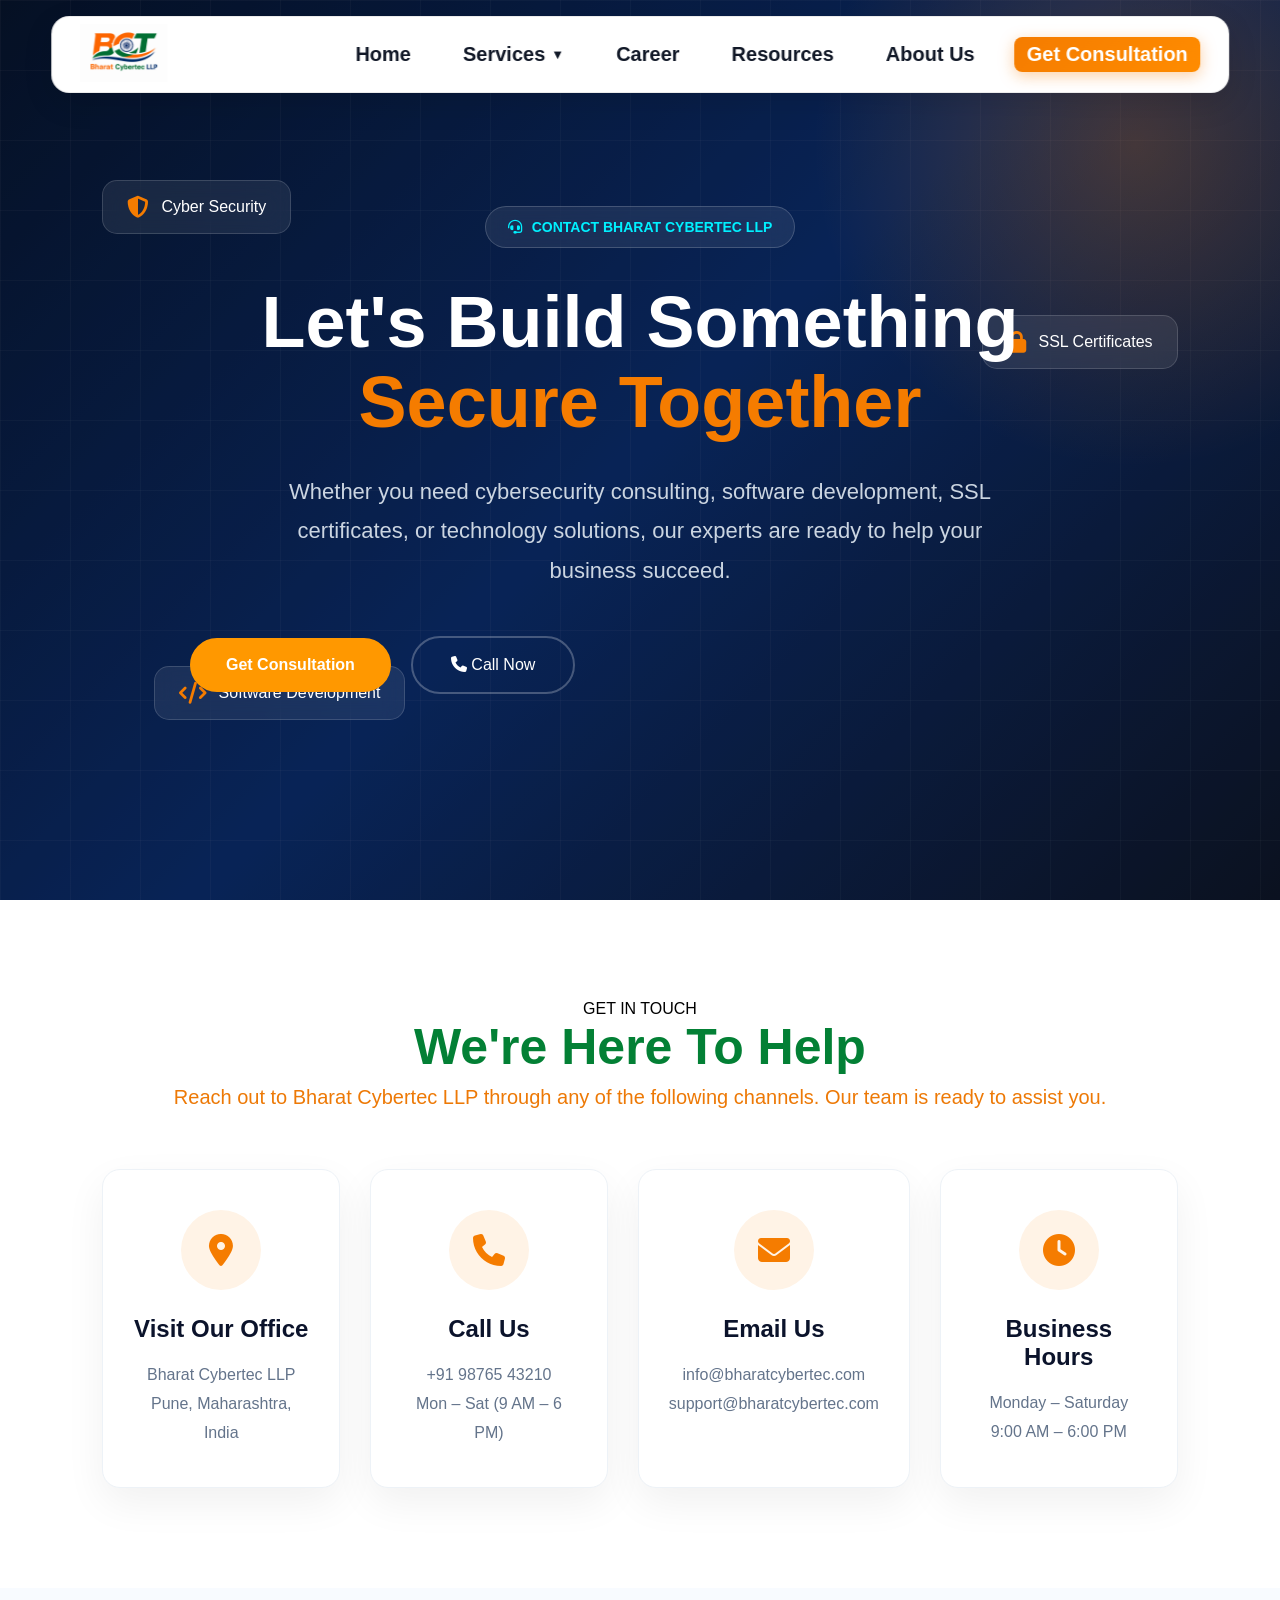
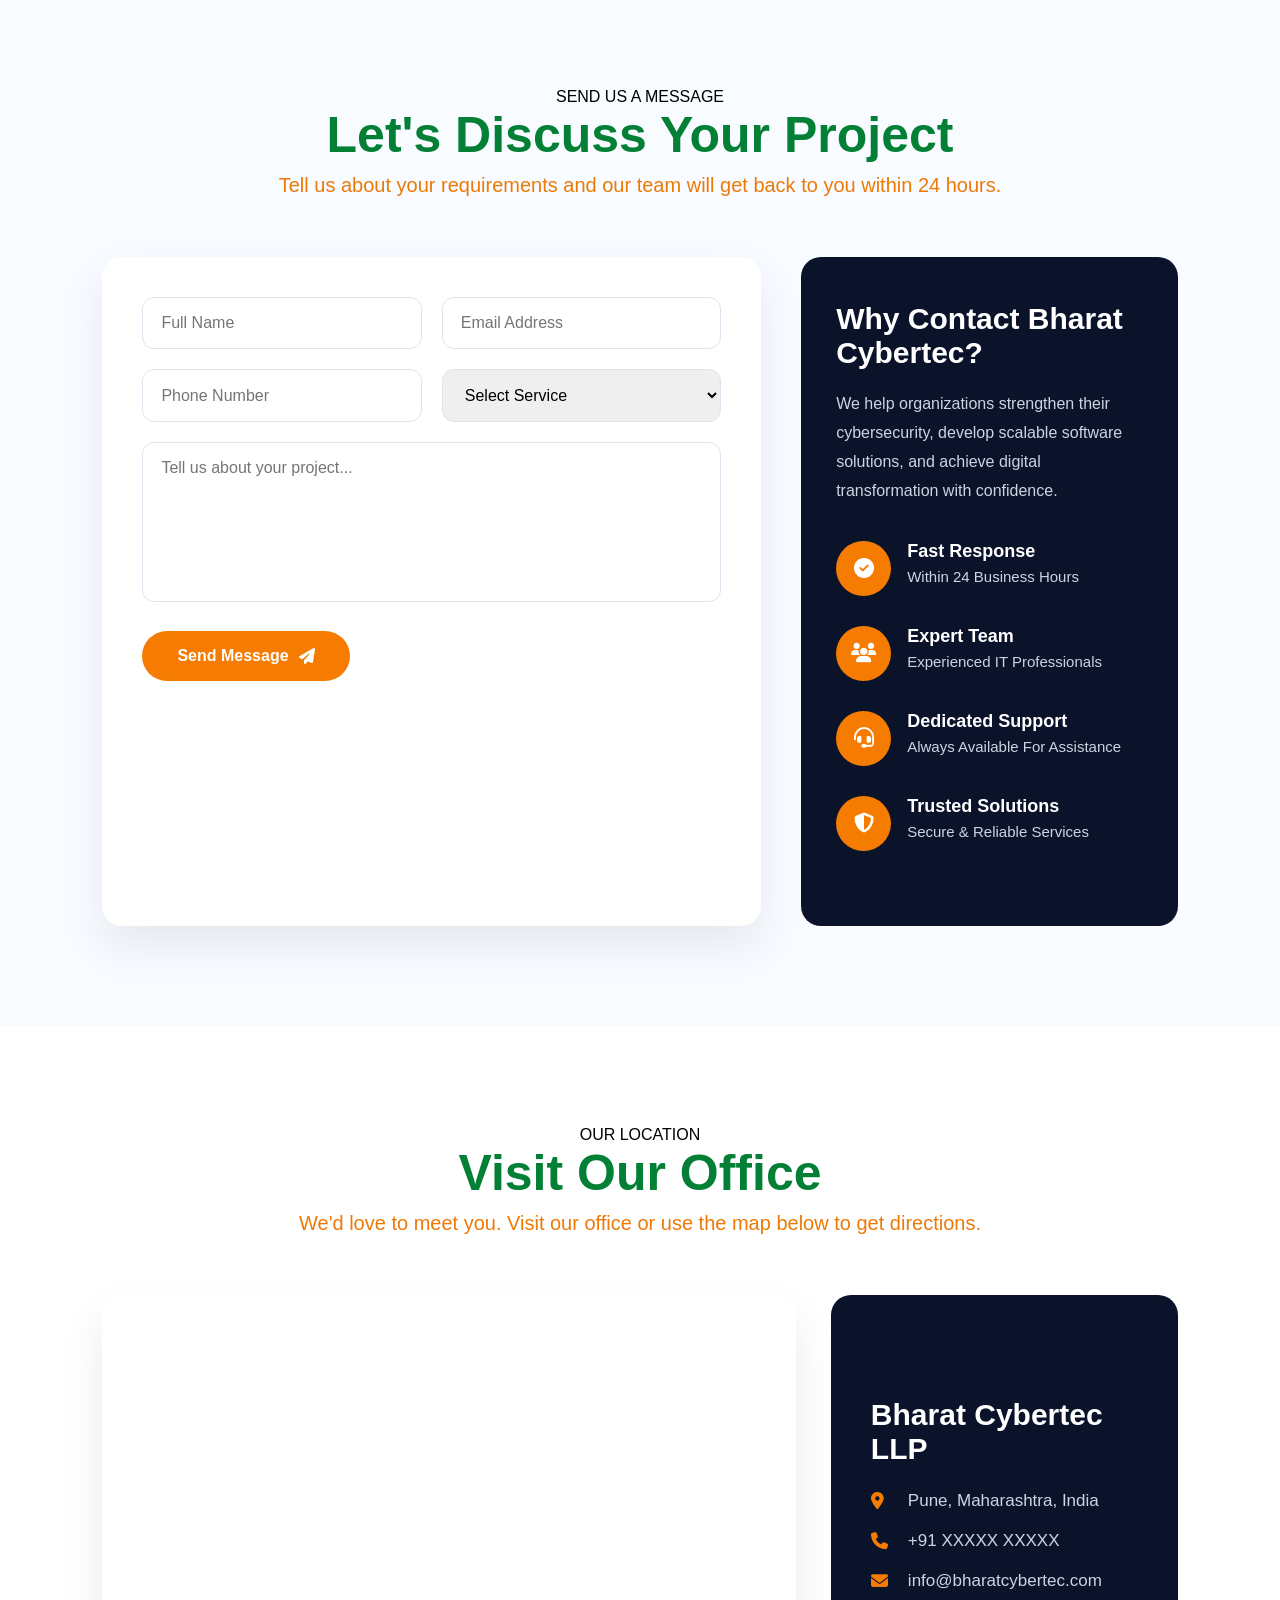
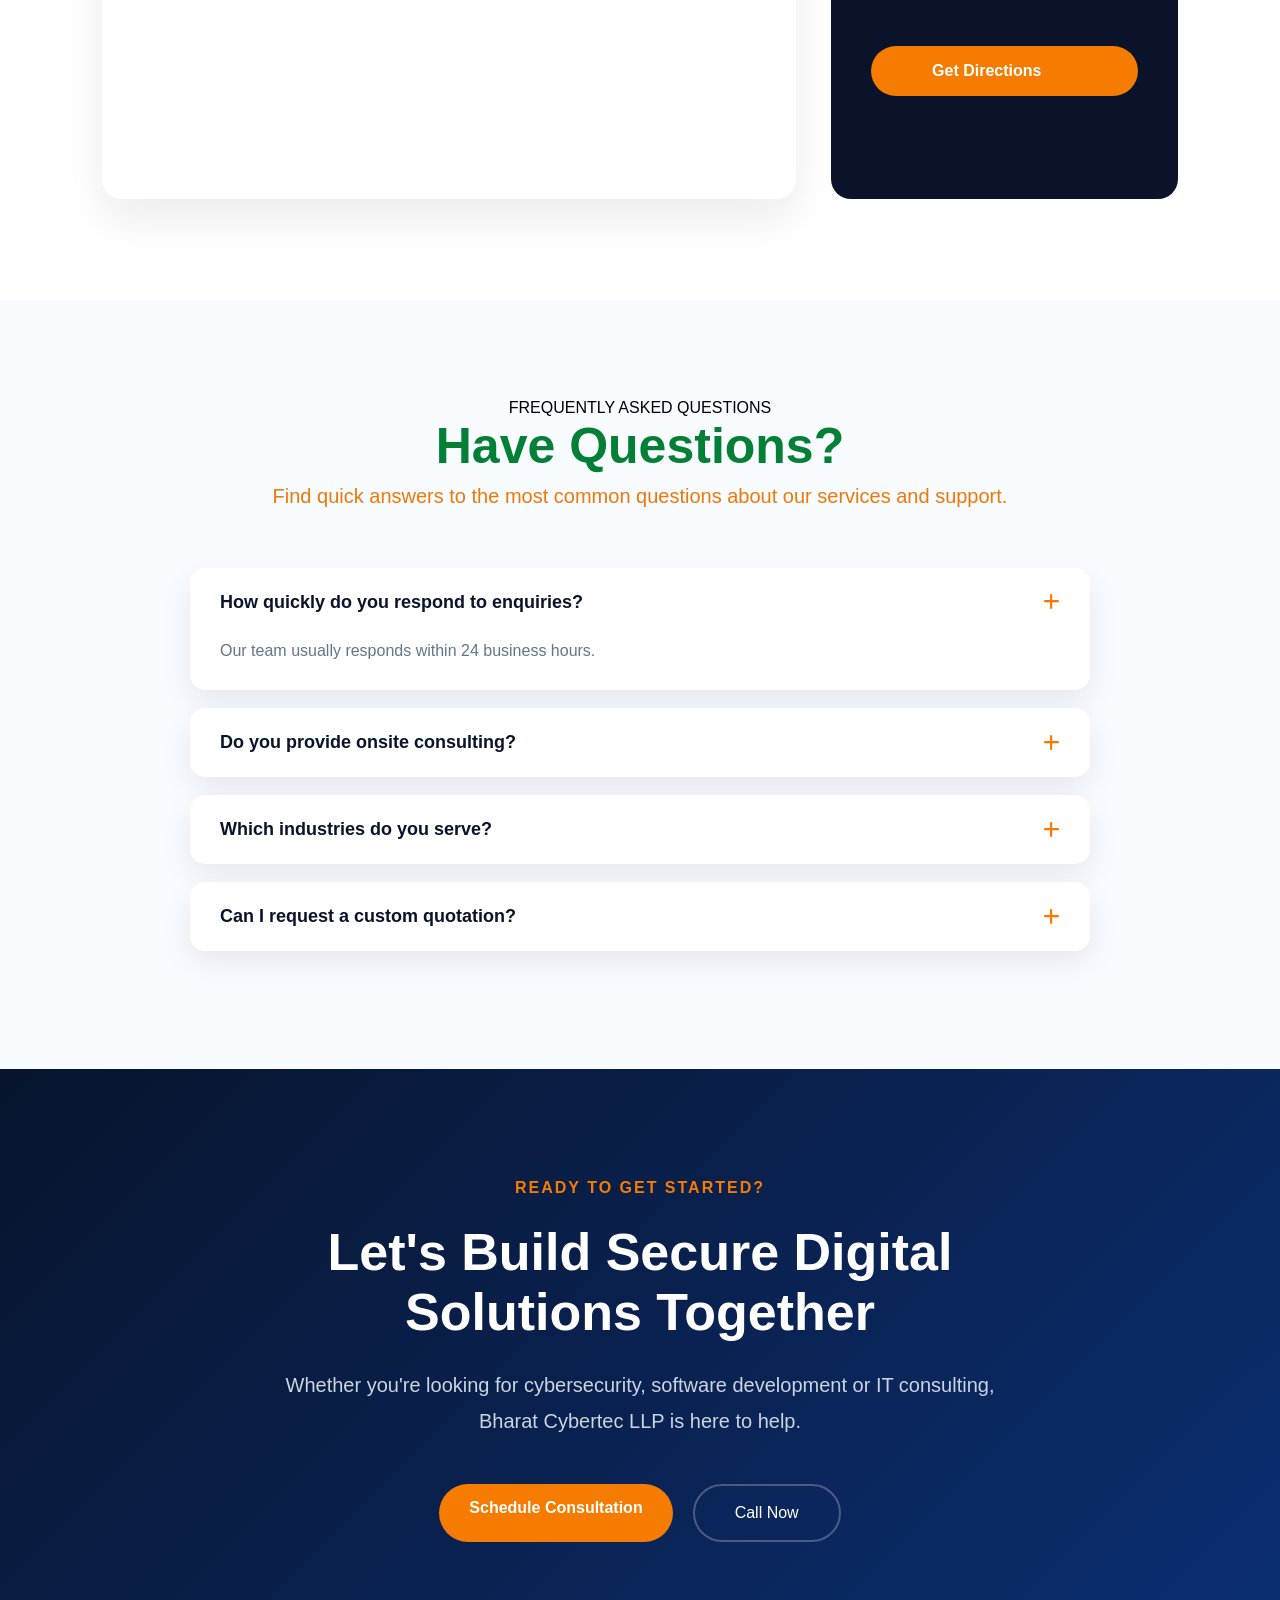
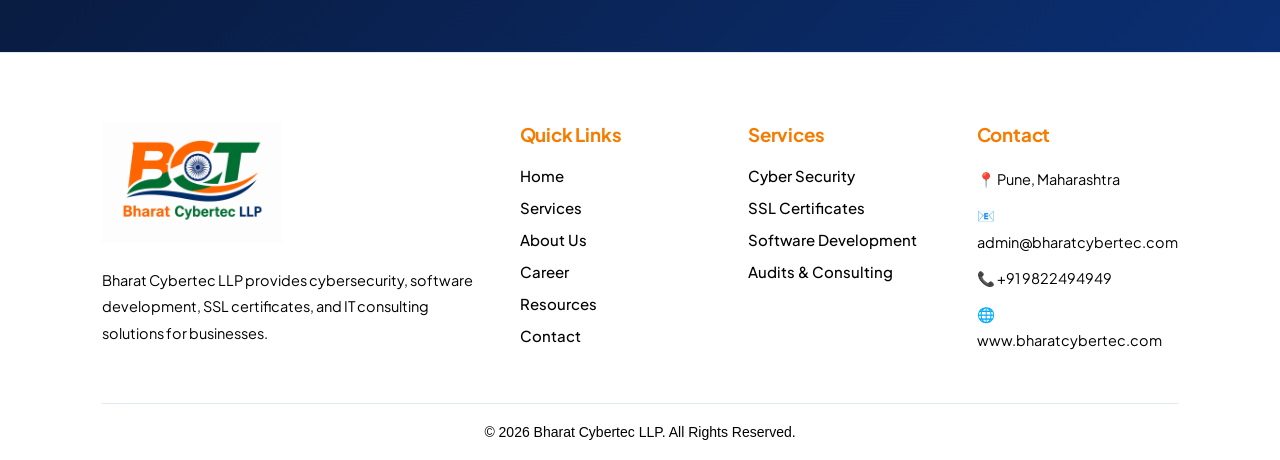
==== contact.html @ 2174c1a1 "initial commit" ====
<!DOCTYPE html>
<html lang="en">
<head>
    <meta charset="UTF-8">
    <meta name="viewport" content="width=device-width, initial-scale=1.0">
    <title>Document</title>
    <link rel="stylesheet" href="../assets/css/contactus.css">
    <link rel="stylesheet" href="../assets/css/style.css">
        <link rel="stylesheet" href="https://cdnjs.cloudflare.com/ajax/libs/font-awesome/6.5.1/css/all.min.css">

</head>
<body>
     <nav class="navbar">

        <div class="container">

            <a href="#" class="logo">
                <img src="../assets/image/logo3.png" alt="Logo">
            </a>

            <div class="menu-toggle" id="menuToggle">
                ☰
            </div>

            <ul class="nav-menu" id="navMenu">

               <li><a href="home.html">Home</a></li>

<li class="dropdown">

<a href="#">
    Services
    <span class="arrow">▼</span>
</a>

<ul class="dropdown-menu">

<li>
<a href="cyber-security.html">
Cyber Security
</a>
</li>

<li>
<a href="ssl-certificates.html">
SSL Certificates
</a>
</li>


<li>
<a href="audits-consulting.html">
Audits & Consulting
</a>
</li>


<li>
<a href="software-development.html">
Software Development
</a>
</li>



</ul>

</li>

<li><a href="career.html">Career</a></li>

<li><a href="resources.html">Resources</a></li>

<li><a href="about.html">About Us</a></li>

<li>
    <a href="contact.html" class="consultation-btn">
        Get Consultation
    </a>
</li>

            </ul>

        </div>

    </nav>

    <script src="../assets/js/togglebtn.js"></script>



    <!-- ================= Contact Hero ================= -->

<!--==============================
CONTACT HERO
===============================-->

<section class="contact-hero">

    <div class="hero-overlay"></div>

    <div class="contact-content">

        <span class="hero-tag">
            <i class="fa-solid fa-headset"></i>
            CONTACT BHARAT CYBERTEC LLP
        </span>

        <h1>
            Let's Build Something
            <span>Secure Together</span>
        </h1>

        <p>
            Whether you need cybersecurity consulting, software development,
            SSL certificates, or technology solutions, our experts are ready
            to help your business succeed.
        </p>

        <div class="hero-buttons">

            <a href="#contact-form" class="btn-primary">
                Get Consultation
            </a>

            <a href="tel:+919999999999" class="btn-secondary">

                <i class="fa-solid fa-phone"></i>

                Call Now

            </a>

        </div>

    </div>

    <!-- Floating Cards -->

    <div class="floating-card card1">

        <i class="fa-solid fa-shield-halved"></i>

        Cyber Security

    </div>

    <div class="floating-card card2">

        <i class="fa-solid fa-code"></i>

        Software Development

    </div>

    <div class="floating-card card3">

        <i class="fa-solid fa-lock"></i>

        SSL Certificates

    </div>

</section>
<!--==============================
CONTACT INFORMATION
===============================-->

<section class="contact-info">

    <div class="section-title">

        <span>GET IN TOUCH</span>

        <h2>We're Here To Help</h2>

        <p>
            Reach out to Bharat Cybertec LLP through any of the following
            channels. Our team is ready to assist you.
        </p>

    </div>

    <div class="contact-grid">

        <!-- Address -->

        <div class="contact-card">

            <div class="contact-icon">

                <i class="fa-solid fa-location-dot"></i>

            </div>

            <h3>Visit Our Office</h3>

            <p>
                Bharat Cybertec LLP<br>
                Pune, Maharashtra, India
            </p>

        </div>

        <!-- Phone -->

        <div class="contact-card">

            <div class="contact-icon">

                <i class="fa-solid fa-phone"></i>

            </div>

            <h3>Call Us</h3>

            <p>

                +91 98765 43210<br>

                Mon – Sat (9 AM – 6 PM)

            </p>

        </div>

        <!-- Email -->

        <div class="contact-card">

            <div class="contact-icon">

                <i class="fa-solid fa-envelope"></i>

            </div>

            <h3>Email Us</h3>

            <p>

                info@bharatcybertec.com

                <br>

                support@bharatcybertec.com

            </p>

        </div>

        <!-- Hours -->

        <div class="contact-card">

            <div class="contact-icon">

                <i class="fa-solid fa-clock"></i>

            </div>

            <h3>Business Hours</h3>

            <p>

                Monday – Saturday

                <br>

                9:00 AM – 6:00 PM

            </p>

        </div>

    </div>

</section>
<!--==================================
CONTACT FORM
===================================-->

<section class="contact-form-section" id="contact-form">

    <div class="section-title">

        <span>SEND US A MESSAGE</span>

        <h2>Let's Discuss Your Project</h2>

        <p>
            Tell us about your requirements and our team will get back to you
            within 24 hours.
        </p>

    </div>

    <div class="contact-wrapper">

        <!-- Left Side -->

        <div class="contact-form-box">

            <form>

                <div class="form-row">

                    <input type="text" placeholder="Full Name" required>

                    <input type="email" placeholder="Email Address" required>

                </div>

                <div class="form-row">

                    <input type="tel" placeholder="Phone Number">

                    <select required>

                        <option>Select Service</option>

                        <option>Cyber Security</option>

                        <option>Software Development</option>

                        <option>SSL Certificates</option>

                        <option>Audits & Consulting</option>

                        <option>Other</option>

                    </select>

                </div>

                <textarea rows="7"
                    placeholder="Tell us about your project..."
                    required></textarea>

                <button type="submit" class="send-btn">

                    Send Message

                    <i class="fa-solid fa-paper-plane"></i>

                </button>

            </form>

        </div>

        <!-- Right Side -->

        <div class="company-info">

            <h3>Why Contact Bharat Cybertec?</h3>

            <p>

                We help organizations strengthen their cybersecurity,
                develop scalable software solutions, and achieve
                digital transformation with confidence.

            </p>

            <div class="info-item">

                <i class="fa-solid fa-circle-check"></i>

                <div>

                    <h4>Fast Response</h4>

                    <p>Within 24 Business Hours</p>

                </div>

            </div>

            <div class="info-item">

                <i class="fa-solid fa-users"></i>

                <div>

                    <h4>Expert Team</h4>

                    <p>Experienced IT Professionals</p>

                </div>

            </div>

            <div class="info-item">

                <i class="fa-solid fa-headset"></i>

                <div>

                    <h4>Dedicated Support</h4>

                    <p>Always Available For Assistance</p>

                </div>

            </div>

            <div class="info-item">

                <i class="fa-solid fa-shield-halved"></i>

                <div>

                    <h4>Trusted Solutions</h4>

                    <p>Secure & Reliable Services</p>

                </div>

            </div>

        </div>

    </div>

</section>

<!--==================================
GOOGLE MAP
===================================-->

<section class="map-section">

    <div class="section-title">

        <span>OUR LOCATION</span>

        <h2>Visit Our Office</h2>

        <p>
            We'd love to meet you. Visit our office or use the map below
            to get directions.
        </p>

    </div>

    <div class="map-wrapper">

        <div class="map-box">

            <!-- Replace with your Google Maps iframe -->

            <iframe
                src="https://www.google.com/maps/embed?pb=YOUR_MAP_LINK"
                allowfullscreen=""
                loading="lazy">
            </iframe>

        </div>

        <div class="map-info">

            <h3>Bharat Cybertec LLP</h3>

            <p>

                <i class="fa-solid fa-location-dot"></i>

                Pune, Maharashtra, India

            </p>

            <p>

                <i class="fa-solid fa-phone"></i>

                +91 XXXXX XXXXX

            </p>

            <p>

                <i class="fa-solid fa-envelope"></i>

                info@bharatcybertec.com

            </p>

            <a href="#" class="direction-btn">

                Get Directions

                <i class="fa-solid fa-arrow-up-right-from-square"></i>

            </a>

        </div>

    </div>

</section>
<!--==================================
CONTACT FAQ
===================================-->

<section class="contact-faq">

    <div class="section-title">

        <span>FREQUENTLY ASKED QUESTIONS</span>

        <h2>Have Questions?</h2>

        <p>
            Find quick answers to the most common questions about our
            services and support.
        </p>

    </div>

    <div class="faq-container">

        <div class="faq-item active">

            <button class="faq-question">

                How quickly do you respond to enquiries?

                <i class="fa-solid fa-plus"></i>

            </button>

            <div class="faq-answer">

                <p>
                    Our team usually responds within 24 business hours.
                </p>

            </div>

        </div>

        <div class="faq-item">

            <button class="faq-question">

                Do you provide onsite consulting?

                <i class="fa-solid fa-plus"></i>

            </button>

            <div class="faq-answer">

                <p>
                    Yes. We provide both onsite and remote consulting
                    depending on project requirements.
                </p>

            </div>

        </div>

        <div class="faq-item">

            <button class="faq-question">

                Which industries do you serve?

                <i class="fa-solid fa-plus"></i>

            </button>

            <div class="faq-answer">

                <p>
                    We work with Healthcare, Finance, Manufacturing,
                    Retail, Education, Government and many more.
                </p>

            </div>

        </div>

        <div class="faq-item">

            <button class="faq-question">

                Can I request a custom quotation?

                <i class="fa-solid fa-plus"></i>

            </button>

            <div class="faq-answer">

                <p>
                    Absolutely. Contact us with your requirements and
                    we'll prepare a tailored proposal.
                </p>

            </div>

        </div>

    </div>

</section>

<script src="../assets/js/faq.js"></script>
<!--==================================
FINAL CTA
===================================-->

<section class="contact-cta">

    <div class="cta-content">

        <span>READY TO GET STARTED?</span>

        <h2>

            Let's Build Secure Digital
            Solutions Together

        </h2>

        <p>

            Whether you're looking for cybersecurity,
            software development or IT consulting,
            Bharat Cybertec LLP is here to help.

        </p>

        <div class="cta-buttons">

            <a href="#contact-form" class="cta-btn">

                Schedule Consultation

            </a>

            <a href="tel:+919999999999" class="cta-outline">

                Call Now

            </a>

        </div>

    </div>

</section>
<!-- Footer Section -->

<footer class="footer">

    <div class="footer-container">

        <!-- Company -->
        <div class="footer-box">
            <img src="../assets/image/logo3.png" alt="Logo" class="footer-logo">

            <p>
                Bharat Cybertec LLP provides cybersecurity,
                software development, SSL certificates,
                and IT consulting solutions for businesses.
            </p>
        </div>

        <!-- Quick Links -->
        <div class="footer-box">

            <h3>Quick Links</h3>

           <ul>
    <li><a href="home.html">Home</a></li>
    <li><a href="services.html">Services</a></li>
    <li><a href="about.html">About Us</a></li>
    <li><a href="career.html">Career</a></li>
    <li><a href="resources.html">Resources</a></li>
    <li><a href="contact.html">Contact</a></li>
</ul>

        </div>

        <!-- Services -->
        <div class="footer-box">

            <h3>Services</h3>

            <ul>
                <li><a href="#">Cyber Security</a></li>
                <li><a href="#">SSL Certificates</a></li>
                <li><a href="#">Software Development</a></li>
                <li><a href="#">Audits & Consulting</a></li>
            </ul>

        </div>

        <!-- Contact -->
        <div class="footer-box">

            <h3>Contact</h3>

            <p>📍 Pune, Maharashtra</p>
            <p>📧 admin@bharatcybertec.com</p>
            <p>📞 +91 9822494949</p>
            <p>🌐 www.bharatcybertec.com</p>

        </div>

    </div>

    <hr>

    <div class="footer-bottom">

        <p>
            © 2026 Bharat Cybertec LLP. All Rights Reserved.
        </p>

    </div>

</footer>

</body>
</html>
---- assets/css/contactus.css ----
/*=================================================
CONTACT HERO
=================================================*/

.contact-hero{

    position:relative;

    min-height:100vh;

    display:flex;

    justify-content:center;

    align-items:center;

    overflow:hidden;

    padding:120px 8%;

    background:
    linear-gradient(135deg,#07152F,#0B2F73,#0F172A);

}

/* Background Grid */

.contact-hero::before{

    content:"";

    position:absolute;

    inset:0;

    background-image:

    linear-gradient(rgba(255,255,255,.04) 1px,transparent 1px),

    linear-gradient(90deg,rgba(255,255,255,.04) 1px,transparent 1px);

    background-size:70px 70px;

    animation:gridMove 18s linear infinite;

}

@keyframes gridMove{

    from{

        transform:translateY(0);

    }

    to{

        transform:translateY(70px);

    }

}

/* Glow */

.contact-hero::after{

    content:"";

    position:absolute;

    width:650px;

    height:650px;

    right:-180px;

    top:-180px;

    background:radial-gradient(circle,
    rgba(245,124,0,.25),
    transparent 70%);

}

.hero-overlay{

    position:absolute;

    inset:0;

    background:rgba(0,0,0,.25);

}

.contact-content{

    position:relative;

    z-index:10;

    max-width:900px;

    text-align:center;

}

.hero-tag{

    display:inline-flex;

    align-items:center;

    gap:10px;

    padding:12px 22px;

    border-radius:40px;

    background:rgba(255,255,255,.08);

    border:1px solid rgba(255,255,255,.18);

    backdrop-filter:blur(10px);

    color:#00F0FF;

    font-size:14px;

    font-weight:700;

    margin-bottom:35px;

}

.contact-content h1{

    font-size:72px;

    color:#fff;

    font-weight:800;

    line-height:1.1;

    margin-bottom:30px;

}

.contact-content h1 span{

    color:#F57C00;

}

.contact-content p{

    max-width:760px;

    margin:auto;

    color:#CBD5E1;

    font-size:22px;

    line-height:1.8;

}

.hero-buttons{

    margin-top:45px;

    display:flex;

    justify-content:center;

    gap:20px;

    flex-wrap:wrap;

}

.btn-primary{

    background:#F57C00;

    color:#fff;

    padding:18px 38px;

    border-radius:50px;

    text-decoration:none;

    font-weight:600;

    transition:.35s;

}

.btn-primary:hover{

    transform:translateY(-6px);

}

.btn-secondary{

    border:2px solid rgba(255,255,255,.25);

    color:#fff;

    padding:18px 38px;

    border-radius:50px;

    text-decoration:none;

    transition:.35s;

}

.btn-secondary:hover{

    background:#fff;

    color:#0B132B;

}

/* Floating Cards */

.floating-card{

    position:absolute;

    background:rgba(255,255,255,.08);

    backdrop-filter:blur(12px);

    border:1px solid rgba(255,255,255,.15);

    color:#fff;

    padding:15px 24px;

    border-radius:15px;

    display:flex;

    align-items:center;

    gap:12px;

    animation:float 5s ease-in-out infinite;

    z-index:5;

}

.floating-card i{

    color:#F57C00;

    font-size:22px;

}

.card1{

    top:20%;

    left:8%;

}

.card2{

    bottom:20%;

    left:12%;

    animation-delay:1.5s;

}

.card3{

    right:8%;

    top:35%;

    animation-delay:3s;

}

@keyframes float{

    0%,100%{

        transform:translateY(0);

    }

    50%{

        transform:translateY(-15px);

    }

}

/* Responsive */

@media(max-width:992px){

.contact-content h1{

    font-size:52px;

}

.contact-content p{

    font-size:18px;

}

.floating-card{

    display:none;

}

}

@media(max-width:768px){

.contact-content h1{

    font-size:40px;

}

.hero-buttons{

    flex-direction:column;

}

.hero-buttons a{

    width:100%;

    text-align:center;

}

}
/*====================================
CONTACT INFO
====================================*/

.contact-info{

    padding:100px 8%;

    background:#ffffff;

}

.contact-grid{

    display:grid;

    grid-template-columns:repeat(4,1fr);

    gap:30px;

    margin-top:60px;

}

.contact-card{

    background:#ffffff;

    border-radius:18px;

    padding:40px 30px;

    text-align:center;

    border:1px solid #edf2f7;

    transition:.4s;

    box-shadow:0 15px 40px rgba(0,0,0,.06);

}

.contact-card:hover{

    transform:translateY(-10px);

    border-color:#F57C00;

    box-shadow:0 25px 50px rgba(245,124,0,.15);

}

.contact-icon{

    width:80px;

    height:80px;

    margin:auto;

    margin-bottom:25px;

    border-radius:50%;

    display:flex;

    justify-content:center;

    align-items:center;

    background:#fff3e6;

    color:#F57C00;

    font-size:32px;

    transition:.4s;

}

.contact-card:hover .contact-icon{

    background:#F57C00;

    color:#fff;

    transform:rotateY(180deg);

}

.contact-card h3{

    color:#0B132B;

    font-size:24px;

    margin-bottom:18px;

}

.contact-card p{

    color:#64748B;

    line-height:1.8;

    font-size:16px;

}

@media(max-width:992px){

.contact-grid{

    grid-template-columns:repeat(2,1fr);

}

}

@media(max-width:768px){

.contact-grid{

    grid-template-columns:1fr;

}

}
/*====================================
CONTACT FORM
====================================*/

.contact-form-section{

    padding:100px 8%;

    background:#f8fbff;

}

.contact-wrapper{

    display:grid;

    grid-template-columns:1.4fr .8fr;

    gap:40px;

    margin-top:60px;

}

.contact-form-box{

    background:#fff;

    padding:40px;

    border-radius:20px;

    box-shadow:0 20px 45px rgba(0,0,0,.08);

}

.form-row{

    display:grid;

    grid-template-columns:1fr 1fr;

    gap:20px;

    margin-bottom:20px;

}

.contact-form-box input,
.contact-form-box select,
.contact-form-box textarea{

    width:100%;

    padding:16px 18px;

    border:1px solid #dbe4ef;

    border-radius:12px;

    font-size:16px;

    outline:none;

    transition:.3s;

}

.contact-form-box input:focus,
.contact-form-box select:focus,
.contact-form-box textarea:focus{

    border-color:#F57C00;

    box-shadow:0 0 0 4px rgba(245,124,0,.12);

}

.contact-form-box textarea{

    resize:none;

    margin-bottom:25px;

}

.send-btn{

    background:#F57C00;

    color:#fff;

    border:none;

    padding:16px 35px;

    border-radius:50px;

    font-size:16px;

    font-weight:600;

    cursor:pointer;

    display:inline-flex;

    align-items:center;

    gap:10px;

    transition:.35s;

}

.send-btn:hover{

    transform:translateY(-4px);

    box-shadow:0 15px 35px rgba(245,124,0,.3);

}

/* Right Side */

.company-info{

    background:#0B132B;

    color:#fff;

    border-radius:20px;

    padding:45px 35px;

}

.company-info h3{

    font-size:30px;

    margin-bottom:20px;

}

.company-info>p{

    color:#cbd5e1;

    line-height:1.8;

    margin-bottom:35px;

}

.info-item{

    display:flex;

    gap:18px;

    margin-bottom:30px;

    align-items:flex-start;

}

.info-item i{

    width:55px;

    height:55px;

    border-radius:50%;

    background:#F57C00;

    display:flex;

    align-items:center;

    justify-content:center;

    font-size:20px;

    flex-shrink:0;

}

.info-item h4{

    margin-bottom:6px;

    font-size:18px;

}

.info-item p{

    color:#cbd5e1;

    font-size:15px;

}

@media(max-width:992px){

.contact-wrapper{

    grid-template-columns:1fr;

}

}

@media(max-width:768px){

.form-row{

    grid-template-columns:1fr;

}

.contact-form-box{

    padding:30px;

}

.company-info{

    padding:30px;

}

}

/*====================================
GOOGLE MAP
====================================*/

.map-section{

    padding:100px 8%;

    background:#ffffff;

}

.map-wrapper{

    display:grid;

    grid-template-columns:2fr 1fr;

    gap:35px;

    margin-top:60px;

    align-items:stretch;

}

.map-box{

    overflow:hidden;

    border-radius:20px;

    box-shadow:0 20px 45px rgba(0,0,0,.08);

}

.map-box iframe{

    width:100%;

    height:500px;

    border:none;

}

.map-info{

    background:#0B132B;

    color:#fff;

    border-radius:20px;

    padding:40px;

    display:flex;

    flex-direction:column;

    justify-content:center;

}

.map-info h3{

    font-size:30px;

    margin-bottom:25px;

}

.map-info p{

    margin-bottom:20px;

    color:#CBD5E1;

    display:flex;

    align-items:center;

    gap:12px;

    font-size:17px;

}

.map-info i{

    color:#F57C00;

    width:25px;

}

.direction-btn{

    margin-top:35px;

    display:inline-flex;

    align-items:center;

    justify-content:center;

    gap:10px;

    text-decoration:none;

    background:#F57C00;

    color:#fff;

    padding:16px;

    border-radius:50px;

    font-weight:600;

    transition:.35s;

}

.direction-btn:hover{

    transform:translateY(-5px);

    box-shadow:0 15px 35px rgba(245,124,0,.35);

}

@media(max-width:992px){

.map-wrapper{

    grid-template-columns:1fr;

}

.map-box iframe{

    height:400px;

}

}
/*====================================
FAQ
====================================*/

.contact-faq{

    padding:100px 8%;

    background:#f8fbff;

}

.faq-container{

    max-width:900px;

    margin:60px auto 0;

}

.faq-item{

    background:#fff;

    border-radius:15px;

    margin-bottom:18px;

    overflow:hidden;

    box-shadow:0 12px 30px rgba(0,0,0,.08);

}

.faq-question{

    width:100%;

    border:none;

    background:none;

    padding:24px 30px;

    display:flex;

    justify-content:space-between;

    align-items:center;

    cursor:pointer;

    font-size:18px;

    font-weight:600;

    color:#0B132B;

}

.faq-question i{

    color:#F57C00;

}

.faq-answer{

    display:none;

    padding:0 30px 25px;

}

.faq-answer p{

    color:#64748B;

    line-height:1.8;

}

.faq-item.active .faq-answer{

    display:block;

}


/*====================================
FINAL CTA
====================================*/

.contact-cta{

    padding:110px 8%;

    background:

    linear-gradient(135deg,#08142d,#0B2F73);

    text-align:center;

    color:#fff;

}

.cta-content{

    max-width:850px;

    margin:auto;

}

.contact-cta span{

    color:#F57C00;

    font-weight:700;

    letter-spacing:2px;

}

.contact-cta h2{

    font-size:52px;

    margin:25px 0;

}

.contact-cta p{

    color:#CBD5E1;

    font-size:20px;

    line-height:1.8;

}

.cta-buttons{

    margin-top:45px;

    display:flex;

    justify-content:center;

    gap:20px;

    flex-wrap:wrap;

}

.cta-btn{

    background:#F57C00;

    color:#fff;

    padding:18px 40px;

    border-radius:50px;

    text-decoration:none;

    font-weight:600;

    transition:.35s;

}

.cta-btn:hover{

    transform:translateY(-5px);

}

.cta-outline{

    border:2px solid rgba(255,255,255,.25);

    color:#fff;

    padding:18px 40px;

    border-radius:50px;

    text-decoration:none;

    transition:.35s;

}

.cta-outline:hover{

    background:#fff;

    color:#0B132B;

}
---- assets/css/style.css ----
@import url('https://fonts.googleapis.com/css2?family=Plus+Jakarta+Sans:wght@400;500;600;700;800&display=swap');

*{
    margin:0;
    padding:0;
    box-sizing:border-box;
    font-family:Arial, Helvetica, sans-serif;
}

body{
    background:#f5f5f5;

     margin: 0;

   
}

/* ================= Floating Navbar ================= */

/* ================= Premium Floating Navbar ================= */

.navbar{
    position:fixed;
    top:16px;
    left:50%;
    transform:translateX(-50%);
    width:92%;
    max-width:1400px;
    height:77px;
    padding:0 28px;
    display:flex;
    justify-content:space-between;
    align-items:center;
    background:#ffffff;
    backdrop-filter:blur(15px);
    -webkit-backdrop-filter:blur(15px);
    border:1px solid rgba(0,0,0,.08);
    border-radius:18px;
    box-shadow:0 10px 30px rgba(0,0,0,.12);
    transition:all 0.65s cubic-bezier(0.16, 1, 0.3, 1);
    z-index:9999;
}

.navbar.scrolled{
    top:10px;
    height:68px;
    background:#ffffff;
    box-shadow:0 12px 35px rgba(0,0,0,.18);
}

@media(max-width:768px){

.navbar{
    width:95%;
    top:10px;
    height:68px;
    padding:0 18px;
}

body{
    padding-top:90px;
}

}

.container{
    width:100%;
    margin:auto;
    display:flex;
    justify-content:space-between;
    align-items:center;
    height:100%;
}

.logo img{
    height:58px;
    width:auto;
    transition:all 0.65s ease;
}

.navbar.scrolled .logo img{
    height:52px;
}

.nav-menu{
    display:flex;
    align-items:center;
    list-style:none;
    gap:28px;
    overflow:visible;
}

.nav-menu li{
    position:relative;
    margin:0;
}

.nav-menu a{    
    text-decoration:none;
    color:#111827;
    font-weight:700;
    font-size:20px;
    padding:6px 12px;
    border-radius:8px;
    position:relative;
    transition:all 0.55s cubic-bezier(0.16, 1, 0.3, 1);
    display:inline-flex;
    align-items:center;
    gap:6px;
}

.nav-menu a::after{
    content:'';
    position:absolute;
    bottom:0;
    left:50%;
    transform:translateX(-50%) scaleX(0);
    width:70%;
    height:3px;
    background:#F57C00;
    border-radius:2px;
    transition:transform 0.55s ease;
}

.nav-menu a:hover,
.nav-menu a.active{
    color:#F57C00;
    background:rgba(245,124,0,0.08);
    transform:translateY(-2px);
}

.nav-menu a:hover::after,
.nav-menu a.active::after{
    transform:translateX(-50%) scaleX(1);
}

/* Dropdown */

.dropdown{
    position:relative;
}

.dropdown .arrow{
    display:inline-block;
    transition:transform 0.55s cubic-bezier(0.16, 1, 0.3, 1);
    font-size:13px;
}

.dropdown.open .arrow{
    transform:rotate(180deg);
    color:#F57C00;
}

.dropdown-menu{
    display:none;
    position:absolute;
    top:115%;
    left:0;
    min-width:270px;
    background:#ffffff;
    border:1px solid rgba(0,0,0,0.08);
    list-style:none;
    padding:8px 0;
    border-radius:14px;
    box-shadow:0 14px 35px rgba(0,0,0,.18);
    z-index:99999;
    animation:fadeInDown 0.6s cubic-bezier(0.16, 1, 0.3, 1) forwards;
}

.dropdown.open .dropdown-menu{
    display:block;
}

.dropdown-menu li a{
    display:block;
    padding:13px 22px;
    color:#111827;
    font-size:17px;
    font-weight:600;
    text-decoration:none;
    border-radius:6px;
    margin:2px 8px;
    transition:all 0.45s ease;
}

.dropdown-menu li a:hover{
    background:linear-gradient(90deg, #F57C00, #ff8c00);
    color:#ffffff;
    transform:translateX(6px);
    box-shadow:0 4px 12px rgba(245,124,0,0.3);
}

.dropdown-menu li a::after{
    display:none;
}

/* Consultation Button */

.consultation-btn{
    text-decoration:none;
    background:linear-gradient(135deg, #F57C00, #ff8c00);
    border:none;
    color:white !important; 
    padding:11px 24px;
    border-radius:30px;
    font-weight:700;
    font-size:16px;
    white-space:nowrap;
    display:inline-block;
    box-shadow:0 4px 15px rgba(245,124,0,0.35);
    transition:all 0.55s cubic-bezier(0.16, 1, 0.3, 1);
}

.consultation-btn:hover{
    background:linear-gradient(135deg, #ff8c00, #e06d00) !important;
    transform:translateY(-3px) scale(1.03);
    box-shadow:0 8px 24px rgba(245,124,0,0.55);
}

/* Mobile Button */

.menu-toggle{
    display:none;
    font-size:30px;
    color:#111827;
    cursor:pointer;
}


/* Responsive */

@media(max-width:768px){

.container{
    height:80px;
}

.menu-toggle{
    display:block;
}

.nav-menu{

    position:absolute;

    top:80px;
    left:0;

    width:100%;

    background:#fff;

    display:none;

    flex-direction:column;

    padding:20px 0;
}

.nav-menu.show{
    display:flex;
}

.nav-menu li{
    margin:15px 0;
}

.dropdown-menu{

    position:static;

    width:100%;

    display:none;

    box-shadow:none;
}

.dropdown.open .dropdown-menu{
    display:block;
}

img, video {
    max-width: 100%;
    height: auto;
}

section {
    overflow-x: hidden;
}

.nav-menu a {
    font-size: 18px;
    width: 100%;
    justify-content: center;
}

.hero-content,
.service-row,
.overview-container,
.mv-cards,
.team-members,
.values-grid,
.expertise-grid,
.projects-grid,
.clientele-grid,
.stats,
.service-container,
.benefit-grid {
    grid-template-columns: 1fr !important;
}

.hero-content,
.service-row,
.overview-container,
.mv-cards,
.team-members {
    display: block !important;
}

.section-heading h2,
.values-heading h2,
.mv-heading h2,
.expertise-heading h2,
.projects-heading h2,
.team-heading h2,
.cta-content h2 {
    font-size: clamp(30px, 7vw, 42px);
    line-height: 1.2;
}

}

/* =========================
   HOME HERO
========================= */

.home-hero {
    position: relative;
    width: 100%;
    height: 100vh;
    min-height: 700px;
    overflow: hidden;

    display: flex;
    align-items: center;
}


/* =========================
   VIDEO BACKGROUND
========================= */

.hero-video-bg {
    position: absolute;
    top: 0;
    left: 0;

    width: 100%;
    height: 100%;

    object-fit: cover;

    z-index: 0;
}


/* =========================
   DARK OVERLAY
========================= */

.home-hero::after {
    content: "";

    position: absolute;
    inset: 0;

    background: linear-gradient(
        90deg,
        rgba(5, 15, 35, 0.93) 0%,
        rgba(5, 15, 35, 0.78) 32%,
        rgba(5, 15, 35, 0.48) 55%,
        rgba(5, 15, 35, 0.12) 100%
    );

    z-index: 1;
}


/* =========================
   HERO CONTAINER
========================= */

.home-hero .container {
    position: relative;
    z-index: 2;

    width: 100%;
    max-width: 1400px;

    height: 100%;
    margin: 0 auto;

    display: flex;
    align-items: center;

    padding: 0 2%;
     padding-left: 25px;
    padding-right: 25px;
}



/* =========================
   HERO HEADING
========================= */
.hero-content {
    width: 100%;
    max-width: 680px;
    margin-top: 20px;

    display: flex;
    flex-direction: column;
    align-items: flex-start;
}
.hero-content h1 {
    font-family: 'Outfit', sans-serif;
    font-size: 62px;
    line-height: 1.08;
    font-weight: 800;
    letter-spacing: -1px;

    color: #ffffffdc;
    text-align: left;

    max-width: 560px;
    margin: 0 0 24px 0;
}

.hero-content p {
    font-family: 'Plus Jakarta Sans', sans-serif;
    max-width: 600px;

    font-size: 17px;
    line-height: 1.7;
    font-weight: 400;

    color: #e2e6ed !important;
    text-align: left;

    margin: 0 0 30px 0;
}

.hero-buttons {
    display: flex;
    align-items: center;
    justify-content: flex-start;
    gap: 20px;
}


/* =========================
   PRIMARY BUTTON
========================= */

.hero-buttons .btn-primary {
    display: inline-flex;

    align-items: center;
    justify-content: center;

    padding: 16px 34px;

    border-radius: 50px;

    background: #ff9800;

    color: #ffffff;

    text-decoration: none;

    font-size: 16px;
    font-weight: 600;

    border: 2px solid #ff9800;

    transition: all 0.35s ease;
}


.hero-buttons .btn-primary:hover {
    background: #ff7a00;

    border-color: #ff7a00;

    transform: translateY(-4px);

    box-shadow:
        0 15px 35px rgba(255, 152, 0, 0.35);
}


/* =========================
   TABLET
========================= */

@media (max-width: 992px) {

    .home-hero .container {
        padding: 0 5%;
    }


    .hero-content {
        max-width: 600px;
    }


    .hero-content h1 {
        font-size: 50px;
    }


    .hero-content p {
        font-size: 18px;
    }

}


/* =========================
   MOBILE
========================= */

@media (max-width: 768px) {

    .home-hero {
        min-height: 650px;
    }


    .home-hero .container {
        padding: 0 25px;

        justify-content: center;

        text-align: center;
    }


    .hero-content {
        max-width: 100%;

        margin-top: 30px;
    }


    .hero-content h1 {
        font-size: 40px;
        max-width: 530px;
        line-height: 1.12;

        margin-bottom: 22px;
    }


    .hero-content p {
        font-size: 16px;

        line-height: 1.7;

        margin-left: auto;
        margin-right: auto;

        margin-bottom: 32px;
    }


    .hero-buttons {
        justify-content: center;
    }


    .hero-buttons .btn-primary {
        padding: 14px 28px;

        font-size: 15px;
    }

}


/* =========================
   SMALL MOBILE
========================= */

@media (max-width: 480px) {

    .hero-content h1 {
        font-size: 34px;
    }


    .hero-content p {
        font-size: 15px;
    }


    .hero-buttons .btn-primary {
        width: 100%;
    }

}

/*================= Services Section (Expliot.io Minimalist Style) ===============*/

.services{
    padding:100px 8% 80px;
    background:linear-gradient(135deg, #070D1E 0%, #0B132B 50%, #152244 100%);
}

.section-heading{
    text-align:center;
    margin-bottom:60px;
}

.section-heading h2{
    font-size:46px;
    font-weight:800;
    color:#068916;
    margin-bottom:14px;
    letter-spacing:-0.5px;
}

.section-heading p{
    color:#f7f6f4;
    font-size:20px;
    font-weight:600;
    max-width:750px;
    margin:0 auto;
}

.service-container{
   display:grid; 
    grid-template-columns:repeat(2, 1fr); 
    gap:29px 24px; 
    margin-bottom:50px; 
    max-width:2000px; 
    margin-left:auto; 
    margin-right:auto;
}

.service-card{
    background:rgba(255,255,255,0.04);
    padding:35px;
    border-radius:20px;
    border:1px solid rgba(255,255,255,0.10);
    text-align:left;

    display:flex;
    flex-direction:column;

    min-height: 260px;
    height: 100%;
    width: 100%;

    box-shadow:0 12px 35px rgba(0,0,0,0.18);

    position:relative;
    overflow:hidden;

    transition:all 0.35s ease;
}

/* Orange top accent */

.service-card::before{
    content:"";

    position:absolute;
    top:0;
    left:0;

    width:100%;
    height:4px;

    background:#F57C00;

    transform:scaleX(0);
    transform-origin:left;

    transition:transform 0.35s ease;
}

/* Hover */

.service-card:hover{
    transform:translateY(-8px);

    background:rgba(255,255,255,0.07);

    border-color:rgba(245,124,0,0.45);

    box-shadow:
        0 20px 50px rgba(0,0,0,0.30);
}

.service-card:hover::before{
    transform:scaleX(1);
}

.icon{
    margin-bottom:20px;
    display:inline-block;
}

.icon svg{
    stroke:#F57C00;
    transition:transform 0.3s ease;
    width:50px;
    height:50px;
}

.service-card h3{
    margin-bottom:14px;
    color:#ffffff;
    font-size:26px;
    font-weight:800;
    line-height:1.35;
    letter-spacing:-0.3px;
}

.service-card p{
    color:#cbd5e1;
    line-height:1.8;
    font-size:17.5px;
    font-weight:500;
    margin-bottom:24px;
     text-align: justify;
    line-height: 1.7;
}

.get-service-btn{
    display:inline-flex;
    align-items:center;
    justify-content:center;
    width:46px;
    height:46px;
    background:#F57C00;
    color:#ffffff !important;
    border-radius:50%;
    font-weight:700;
    font-size:22px;
    text-decoration:none;
    margin-top:auto;
    box-shadow:0 4px 14px rgba(245,124,0,0.3);
    transition:all 0.3s ease;
}

.get-service-btn:hover{
    background:#e06d00 !important;
    transform:translateX(5px) scale(1.08);
    box-shadow:0 6px 20px rgba(245,124,0,0.5);
}

/* Key Information Banner below Services */

.services-info-banner{
    background:#ffffff;
    backdrop-filter:blur(16px);
    -webkit-backdrop-filter:blur(16px);
    border-radius:24px;
    padding:36px 4%;
    margin-top:60px;
    max-width:1700px;
    margin-left:auto;
    margin-right:auto;
    display:grid;
    grid-template-columns:repeat(4, 1fr);
    gap:28px;
    box-shadow:0 18px 45px rgba(0, 0, 0, 0.15);
    border:1px solid rgba(0, 0, 0, 0.08);
    
    /* Hidden initial state until scrolled into view */
    opacity:0;
    transform:translateX(140px);
    transition:all 1.8s cubic-bezier(0.16, 1, 0.3, 1);
    
}

.services-info-banner.visible{
    opacity:1;
    transform:translateX(0);
}

.info-item{
    display:flex;
    align-items:flex-start;
    gap:16px;
}

.info-icon{
    flex-shrink:0;
    line-height:1;
    display:flex;
    align-items:center;
    justify-content:center;
    width:52px;
    height:52px;
    background:rgba(245, 124, 0, 0.1);
    border-radius:14px;
    border:1px solid rgba(245, 124, 0, 0.25);
}

.info-icon svg{
    stroke:#F57C00;
}

.info-text h4{
    color:#0B132B;
    font-size:18px;
    font-weight:700;
    margin-bottom:6px;
}

.info-text p{
    color:#555555;
    font-size:14.5px;
    line-height:1.5;
    margin-bottom:0;
}

@media(max-width:992px){
    .services-info-banner{
        grid-template-columns:repeat(2, 1fr);
    }
}

@media(max-width:576px){
    .services-info-banner{
        grid-template-columns:1fr;
    }
}

.services-cta-wrapper{
    text-align:center;
    margin-top:55px;
}

.expliot-cta-btn{
    display:inline-block;
    background:#d9230f;
    color:#ffffff !important;
    padding:16px 36px;
    border-radius:35px;
    font-size:15px;
    font-weight:800;
    letter-spacing:0.8px;
    text-transform:uppercase;
    text-decoration:none;
    box-shadow:0 8px 25px rgba(217, 35, 15, 0.35);
    transition:all 0.35s ease;
}

.expliot-cta-btn:hover{
    background:#b81c0b !important;
    transform:translateY(-3px) scale(1.02);
    box-shadow:0 12px 30px rgba(217, 35, 15, 0.5);
}

@media(max-width:992px){
    .service-container{
        grid-template-columns:repeat(2, 1fr);
    }
}

@media(max-width:768px){
    .service-container{
        grid-template-columns:1fr;
    }

    .section-heading h2{
        font-size:32px;
    }
}


/* ================= Why Choose Us Section ================= */

.why-us{
    padding:80px 8%;
    background: linear-gradient(180deg, #fffbf5 0%, #f7fdf9 100%);
    background-image: repeating-linear-gradient(45deg, rgba(245, 124, 0, 0.02) 0, rgba(245, 124, 0, 0.02) 1px, transparent 0, transparent 20px);
}

.section-title{
    text-align:center;
    margin-bottom:50px;
}

.section-title h2{
    font-size:40px;
    color:#0b2b0f;
}

.section-title p{
    margin-top:10px;
    color:#666;
}

.why-container{
    display:grid;
    grid-template-columns:repeat(3,1fr);
    gap:30px;
}

.why-card{
    text-align:center;
    padding:35px;
    background:#f8fbff;
    border-radius:15px;
    transition:.3s;
    box-shadow:0 5px 20px rgba(0,0,0,.08);
}

.why-card:hover{
    transform:translateY(-10px);
    box-shadow:0 10px 25px rgba(0,0,0,.15);
}

.why-icon{
    font-size:50px;
    margin-bottom:20px;
}

.why-card h3{
    margin-bottom:15px;
    color:#d47807;
}

.why-card p{
    color:#555;
    line-height:1.6;
}

@media(max-width:992px){
    .why-container{
        grid-template-columns:repeat(2,1fr);
    }
}

@media(max-width:768px){
    .why-container{
        grid-template-columns:1fr;
    }
}




/* ================= Continuous Running Boxes Stream (Logo-Matched Theme) ================= */

.why-us-running-section {
    position: relative;
    background: #0b132b;
    background-image: repeating-linear-gradient(45deg, rgba(245, 124, 0, 0.02) 0, rgba(245, 124, 0, 0.02) 1px, transparent 0, transparent 20px);
    padding: 80px 0 100px;
    text-align: center;
    overflow: hidden;
}

/* =========================================================
   WHY CHOOSE - SECTION HEADING
========================================================= */

.sets-apart-header {
    position: relative;
    z-index: 10;

    width: 100%;
    max-width: 900px;

    margin: 0 auto 45px;
    padding: 0 20px;

    text-align: center;
}

.sets-apart-header h2 {
    display: block;

    margin: 0 0 15px;

    color: #068916 !important;

    font-size: 42px;
    font-weight: 800;
    line-height: 1.2;

    visibility: visible;
    opacity: 1;

    position: relative;
    z-index: 10;
}

.sets-apart-header p {
    display: block;

    margin: 0;

    color: #d47807 !important;

    font-size: 20px;
    font-weight: 500;
    line-height: 1.6;

    visibility: visible;
    opacity: 1;

    position: relative;
    z-index: 10;
}

.sets-apart-header p{
    color: #d47807;
    font-size: 20px;
}
.running-track-wrapper {
    width: 100%;
    overflow: hidden;
    position: relative;
    padding: 20px 0;
}

.running-track {
    display: flex;
    gap: 40px;
    width: max-content;
    animation: continuousRunRightToLeft 28s linear infinite;
}

.running-track-wrapper:hover .running-track {
    animation-play-state: paused;
}

@keyframes continuousRunRightToLeft {
    0% {
        transform: translateX(0);
    }
    100% {
        transform: translateX(-50%);
    }
}



.running-card {
    width: 820px;
    max-width: 88vw;
    background:    linear-gradient(135deg,#07152F,#0B2F73,#0F172A);;
    border-radius: 28px;
    padding: 45px 50px;
    box-shadow: 0 12px 35px rgba(11, 19, 43, 0.08);
    border: 1.5px solid rgba(245, 124, 0, 0.18);
    display: grid;
    grid-template-columns: 1.2fr 0.8fr;
    gap: 35px;
    align-items: center;
    text-align: left;
    flex-shrink: 0;
    transition: all 0.3s ease;
}

.running-card:hover {
    border-color: #F57C00;
    box-shadow: 0 16px 45px rgba(245, 124, 0, 0.15);
}

.card-title {
    font-size: 24px;
    font-weight: 800;
    color: #e89208;
    line-height: 1.35;
    margin-bottom: 16px;
    letter-spacing: -0.3px;
}

.card-desc {
    color: #e4e7ea;
    font-size: 15.5px;
    line-height: 1.75;
    margin-bottom: 28px;
}

.card-readmore-btn {
    display: inline-flex;
    align-items: center;
    gap: 8px;
    padding: 12px 28px;
    border-radius: 30px;
    border: 1.5px solid rgba(245, 124, 0, 0.35);
    background: #ffffff;
    color: #F57C00;
    font-weight: 700;
    font-size: 14px;
    text-decoration: none;
    transition: all 0.3s ease;
    box-shadow: 0 4px 12px rgba(245, 124, 0, 0.08);
}

.card-readmore-btn:hover {
    background: #F57C00;
    color: #ffffff;
    border-color: #F57C00;
    transform: translateY(-2px);
    box-shadow: 0 6px 20px rgba(245, 124, 0, 0.4);
}

.card-image-box {
    position: relative;
    width: 100%;
    height: 260px;
    border-radius: 18px;
    overflow: hidden;
    background: linear-gradient(135deg, #070D1E 0%, #0B132B 60%, #152244 100%);
    box-shadow: 0 10px 25px rgba(11, 19, 43, 0.15);
}

.card-image-box img {
    width: 100%;
    height: 100%;
    object-fit: cover;
    display: block;
}

.card-image-overlay {
    position: absolute;
    inset: 0;
    background: linear-gradient(180deg, rgba(7, 13, 30, 0.1) 0%, rgba(11, 19, 43, 0.85) 100%);
    display: flex;
    align-items: flex-end;
    padding: 24px;
}

.card-image-overlay h4 {
    color: #ffffff;
    font-size: 15px;
    font-weight: 800;
    letter-spacing: 0.8px;
}

@media(max-width: 992px) {
    .running-card {
        grid-template-columns: 1fr;
        gap: 25px;
        padding: 35px 30px;
    }
}


/* ================= Process Section ================= */

/* ================= Process Section (Tri-Color Logo Matched Theme) ================= */

/* =========================
   PROCESS CONTAINER
========================= */

.process {
    padding: 100px 8%;
    background: #0b132b;
}

.section-title h2{
    color:#038035;
    font-size:50px;
}

.section-title p{
    color:#ed7906;
    font-size:20px;
    margin-top:10px;
}

.process-container {
    display: grid;
    grid-template-columns: repeat(3, 1fr);
    gap: 35px;
    max-width: 1320px;
    margin: 0 auto;
    position: relative;
    
    
}


/* =========================
   PROCESS CARD
========================= */

.process-card {
    background: #ffffff;
    padding: 32px 35px 35px;
    border-radius: 24px;
    text-align: left;

    box-shadow: 0 10px 30px rgba(11, 19, 43, 0.04);

    border: 1.5px solid rgba(245, 124, 0, 0.15);

    position: relative;

    transition: all 0.35s ease;
}

.process-card:hover {
    transform: translateY(-6px);

    box-shadow:
        0 20px 45px rgba(245, 124, 0, 0.12);

    border-color: #F57C00;
}


/* =========================
   PROCESS NUMBER
========================= */

.process-number {
    font-size: 50px;
    font-weight: 800;
    line-height: 1;

    margin-bottom: 20px;

    background: linear-gradient(
        180deg,
        #FFB74D 0%,
        #F57C00 65%,
        #E65100 100%
    );

    -webkit-background-clip: text;
    -webkit-text-fill-color: transparent;

    letter-spacing: -1px;

    filter:
        drop-shadow(
            0 4px 12px rgba(245, 124, 0, 0.22)
        );
}


/* =========================
   PROCESS HEADING
========================= */

.process-card h3 {
    margin-bottom: 14px;

    color: #0B132B;

    font-size: 30px;
    font-weight: 800;
    white-space: nowrap;

    letter-spacing: -0.3px;
}


/* =========================
   PROCESS DESCRIPTION
========================= */

.process-card p {
    color: #606160;

    font-size: 17px;

    line-height: 1.7;

    margin: 0;
}


/* =========================
   01 → 02
   02 → 03
========================= */

.process-card:nth-child(1)::after,
.process-card:nth-child(2)::after {

    content: "→";

    position: absolute;

    top: 50%;
    right: -27px;

    transform: translateY(-50%);

    width: 52px;
    height: 52px;

    background: #ffffff;

    border: 2px solid #bbf7d0;

    border-radius: 50%;

    color: #16A34A;

    font-size: 28px;
    font-weight: 800;

    display: flex;
    align-items: center;
    justify-content: center;

    z-index: 5;

    box-shadow:
        0 5px 18px rgba(22, 163, 74, 0.15);

    transition: all 0.3s ease;
}


/* =========================
   03 ↓ 04
========================= */

.process-card:nth-child(3)::after {

    content: "↓";

    position: absolute;

    bottom: -27px;
    left: 50%;

    transform: translateX(-50%);

    width: 52px;
    height: 52px;

    background: #ffffff;

    border: 2px solid #bbf7d0;

    border-radius: 50%;

    color: #16A34A;

    font-size: 28px;
    font-weight: 800;

    display: flex;
    align-items: center;
    justify-content: center;

    z-index: 5;

    box-shadow:
        0 5px 18px rgba(22, 163, 74, 0.15);

    transition: all 0.3s ease;
}


/* =========================
   04 ← 05
   05 ← 06
========================= */

.process-card:nth-child(4)::after,
.process-card:nth-child(5)::after {

    content: "←";

    position: absolute;

    top: 50%;
    right: -27px;

    transform: translateY(-50%);

    width: 52px;
    height: 52px;

    background: #ffffff;

    border: 2px solid #bbf7d0;

    border-radius: 50%;

    color: #16A34A;

    font-size: 28px;
    font-weight: 800;

    display: flex;
    align-items: center;
    justify-content: center;

    z-index: 5;

    box-shadow:
        0 5px 18px rgba(22, 163, 74, 0.15);

    transition: all 0.3s ease;
}


/* =========================
   ARROW HOVER
========================= */

.process-card:hover::after {

    background: #16A34A;

    color: #ffffff;

    border-color: #16A34A;

    box-shadow:
        0 7px 22px rgba(22, 163, 74, 0.3);
}


/* =========================
   TABLET
========================= */

@media(max-width: 992px) {

    .process-container {
        grid-template-columns: repeat(2, 1fr);
        gap: 30px;
    }

    .process-card::after {
        display: none !important;
    }
}


/* =========================
   MOBILE
========================= */

@media(max-width: 640px) {

    .process {
        padding: 70px 6%;
    }

    .process-container {
        grid-template-columns: 1fr;
    }

    .process-number {
        font-size: 50px;
    }

    .process-card h3 {
        font-size: 22px;
    }

    .process-card::after {
        display: none !important;
    }
}
/* ================= Achievements ================= */

.stats{
    display:grid;
    grid-template-columns:repeat(4,1fr);
    gap:20px;

    background:#0b132b;
    color:white;

    padding:70px 8%;
    text-align:center;
}

.stat-box{
    padding:20px;
}

.stats-heading{
    grid-column:1 / -1;
    padding:0 20px 50px;
}

.stats-heading h2{
    color:#16A34A;
    font-size:50px;
}

.stat-box h2{
    color:#F57C00;
    font-size:50px;
}

.stat-box p{
    color:rgb(34, 125, 8);
    margin-top:10px;
}


/* ================= Testimonials ================= */

/* ================= Testimonials Section ================= */

.testimonials {
    padding: 90px 7% 105px;
    background: #f8fbff;
    text-align: center;
}

.testimonials .section-title {
    margin-bottom: 50px;
}

.testimonials .section-title h2 {
    font-size: 50px;
    font-weight: 800;
    color: #16A34A;
    margin-bottom: 12px;
}

.testimonials .section-title p {
    color: #f28806;
    font-size: 16.5px;
}

.testimonial-container {
    display: grid;
    grid-template-columns: repeat(3, 1fr);
    gap: 35px;
    max-width: 1320px;
    margin: 0 auto;
}

.testimonial-card {
    background: #ffffff;
    padding: 42px 35px 36px;
    border-radius: 24px;
    text-align: left;
    box-shadow: 0 10px 30px rgba(11, 19, 43, 0.05);
    border: 1.5px solid rgba(245, 124, 0, 0.12);
    position: relative;
    display: flex;
    flex-direction: column;
    justify-content: space-between;
    transition: all 0.35s cubic-bezier(0.16, 1, 0.3, 1);
}

.testimonial-card:hover {
    transform: translateY(-6px);
    box-shadow: 0 20px 45px rgba(245, 124, 0, 0.12);
    border-color: #F57C00;
}

.quote-icon {
    position: absolute;
    top: 25px;
    right: 30px;
    font-size: 60px;
    font-family: Georgia, serif;
    color: rgba(245, 124, 0, 0.18);
    line-height: 1;
    user-select: none;
}

.stars {
    color: #F57C00;
    font-size: 18px;
    letter-spacing: 3px;
    margin-bottom: 18px;
}

.testimonial-card p {
    color: #475569;
    font-size: 15.5px;
    line-height: 1.75;
    margin-bottom: 30px;
}

.client-profile {
    display: flex;
    align-items: center;
    gap: 16px;
    padding-top: 18px;
    border-top: 1px solid #f1f5f9;
}

.client-profile img {
    width: 58px;
    height: 58px;
    border-radius: 50%;
    object-fit: cover;
    border: 2px solid #F57C00;
    box-shadow: 0 4px 12px rgba(245, 124, 0, 0.2);
}

.client-info h3 {
    color: #0B132B;
    font-size: 18px;
    font-weight: 800;
    margin-bottom: 3px;
}

.client-info span {
    color: #64748b;
    font-size: 13.5px;
    font-weight: 600;
}

@media(max-width: 992px) {
    .testimonial-container {
        grid-template-columns: repeat(2, 1fr);
        gap: 25px;
    }
}

@media(max-width: 640px) {
    .testimonial-container {
        grid-template-columns: 1fr;
    }
}

@media(max-width:768px){
    .testimonial-container{
        grid-template-columns:1fr;
    }
}




/* ================= CTA Section (Video Background) ================= */

.cta {
    position: relative;
    padding: 100px 8%;
    background: #0B132B;
    color: white;
    text-align: center;
    overflow: hidden;
}

.cta-video-bg {
    position: absolute;
    top: 50%;
    left: 50%;
    width: 100%;
    height: 100%;
    object-fit: cover;
    transform: translate(-50%, -50%);
    z-index: 1;
}

.cta-overlay {
    position: absolute;
    inset: 0;
    background: linear-gradient(135deg, rgba(7, 13, 30, 0.85) 0%, rgba(11, 19, 43, 0.88) 100%);
    z-index: 2;
}

.cta-content {
    position: relative;
    z-index: 5;
    max-width: 750px;
    margin: 0 auto;
}

.cta h2{
    font-size:42px;
    margin-bottom:20px;
}

.cta p{
    max-width:700px;
    margin:0 auto 35px;
    line-height:1.8;
    color:#ddd;
}

.cta-buttons{
    display:flex;
    justify-content:center;
    gap:20px;
    flex-wrap:wrap;
}

.cta-btn,
.cta-btn-outline{
    text-decoration:none;
    padding:15px 30px;
    border-radius:30px;
    font-weight:bold;
    transition:.3s;
}

.cta-btn{
    background:#F57C00;
    color:white;
}

.cta-btn:hover{
    background:#d96d00;
}

.cta-btn-outline{
    border:2px solid white;
    color:white;
}

.cta-btn-outline:hover{
    background:white;
    color:#0B132B;
}





/* ================= Footer ================= */

/* ================= Premium White Footer ================= */

.footer{
    background:#ffffff;
    color:#000000;
    padding:70px 8% 20px;
    border-top:1px solid #e2e8f0;
    font-family: 'Plus Jakarta Sans', 'Inter', system-ui, -apple-system, sans-serif;
}

.footer-container{
    display:grid;
    grid-template-columns:2fr 1fr 1fr 1fr;
    gap:40px;
}

.footer-logo{
    width:180px;
    margin-bottom:20px;
    transition: transform 0.35s ease;
}

.footer-logo:hover{
    transform: translateY(-3px) scale(1.04);
}

.footer-box h3{
    margin-bottom:20px;
    color:#F57C00;
    font-family: 'Plus Jakarta Sans', 'Inter', system-ui, sans-serif;
    font-weight: 700;
    letter-spacing: -0.2px;
    transition: transform 0.3s ease;
}

.footer-box h3:hover{
    transform: translateX(3px);
}

.footer-box p{
    color:#000000;
    line-height:1.8;
    margin-bottom:10px;
    font-family: 'Plus Jakarta Sans', 'Inter', system-ui, sans-serif;
    font-size: 14.5px;
    transition: all 0.3s ease;
}

.footer-box p:hover{
    color:#16a34a;
    transform: translateX(4px);
}

.footer-box ul{
    list-style:none;
}

.footer-box ul li{
    margin-bottom:12px;
}

.footer-box ul li a{
    text-decoration:none;
    color:#000000;
    transition: all 0.35s cubic-bezier(0.16, 1, 0.3, 1);
    font-family: 'Plus Jakarta Sans', 'Inter', system-ui, sans-serif;
    font-size: 15px;
    font-weight: 500;
    display: inline-flex;
    align-items: center;
}

.footer-box ul li a:hover{
    color:#16a34a;
    transform: translateX(6px);
}

.footer hr{
    margin:40px 0 20px;
    border:none;
    border-top:1px solid #e2e8f0;
}

.footer-bottom{
    text-align:center;
    color:#000000;
    font-family: 'Plus Jakarta Sans', 'Inter', system-ui, sans-serif;
    font-size: 14px;
}

@media(max-width:992px){

.footer-container{
    grid-template-columns:repeat(2,1fr);
}

}

@media(max-width:768px){

.footer-container{
    grid-template-columns:1fr;
    text-align:center;
}

.footer-logo{
    margin:auto auto 20px;
}

}

/* ================= What Sets Us Apart ================= */

.what-sets-us-apart-section {
    position: relative;
    background: #f8fbff;
    padding: 80px 5% 100px;
    text-align: center;
    color: #0b132b;
    overflow: hidden;
}

.sets-apart-header {
    max-width: 850px;
    margin: 0 auto 50px;
}

.sets-apart-header h2 {
    font-size: 44px;
    font-weight: 800;
    color: #0B132B;
    margin-bottom: 16px;
    letter-spacing: -0.5px;
}

.sets-apart-header p {
    color: #555555;
    font-size: 17.5px;
    line-height: 1.7;
    font-weight: 400;
}

.sets-apart-card-wrapper {
    max-width: 1200px;
    margin: 0 auto;
    position: relative;
}

.sets-apart-card-container {
    background: #ffffff;
    border-radius: 28px;
    padding: 55px 60px 45px;
    box-shadow: 0 15px 45px rgba(0, 0, 0, 0.08);
    border: 1px solid #e2e8f0;
    color: #0b132b;
    text-align: left;
    position: relative;
    min-height: 380px;
}

.sets-apart-slide {
    display: none;
    grid-template-columns: 1.1fr 0.9fr;
    gap: 50px;
    align-items: center;
    opacity: 0;
}

.sets-apart-slide.active {
    display: grid;
    animation: slideInRightToLeft 1.4s cubic-bezier(0.16, 1, 0.3, 1) forwards;
}

@keyframes slideInRightToLeft {
    0% {
        opacity: 0;
        transform: translateX(120px);
    }
    100% {
        opacity: 1;
        transform: translateX(0);
    }
}

.slide-title {
    font-size: 26px;
    font-weight: 800;
    color: #1e293b;
    line-height: 1.35;
    margin-bottom: 22px;
    letter-spacing: -0.3px;
}

.slide-desc {
    color: #475569;
    font-size: 16px;
    line-height: 1.8;
    margin-bottom: 35px;
}

.slide-readmore-btn {
    display: inline-flex;
    align-items: center;
    gap: 10px;
    padding: 13px 30px;
    border-radius: 30px;
    border: 1.5px solid #e2e8f0;
    background: #ffffff;
    color: #dc2626;
    font-weight: 700;
    font-size: 14.5px;
    text-decoration: none;
    letter-spacing: 0.5px;
    box-shadow: 0 4px 14px rgba(0, 0, 0, 0.05);
    transition: all 0.3s ease;
}

.slide-readmore-btn:hover {
    background: #dc2626;
    color: #ffffff;
    border-color: #dc2626;
    transform: translateY(-2px);
    box-shadow: 0 6px 20px rgba(220, 38, 38, 0.3);
}

.slide-readmore-btn span {
    font-size: 18px;
    transition: transform 0.3s ease;
}

.slide-readmore-btn:hover span {
    transform: translateX(4px);
}

.slide-media {
    width: 100%;
}

.slide-image-box {
    position: relative;
    width: 100%;
    height: 340px;
    border-radius: 20px;
    overflow: hidden;
    box-shadow: 0 10px 25px rgba(0, 0, 0, 0.1);
}

.slide-image-box img {
    width: 100%;
    height: 100%;
    object-fit: cover;
    display: block;
}

.slide-image-overlay {
    position: absolute;
    inset: 0;
    background: linear-gradient(180deg, rgba(15, 23, 42, 0.15) 0%, rgba(15, 23, 42, 0.85) 100%);
    display: flex;
    align-items: flex-end;
    padding: 30px;
}

.slide-image-overlay h4 {
    color: #ffffff;
    font-size: 17px;
    font-weight: 800;
    letter-spacing: 0.5px;
    text-transform: uppercase;
}

/* Navigation Controls (Arrows) */
.sets-apart-nav-controls {
    display: flex;
    justify-content: center;
    gap: 12px;
    margin-top: 30px;
}

.nav-arrow {
    width: 48px;
    height: 44px;
    background: #f1f5f9;
    border: none;
    border-radius: 12px;
    font-size: 20px;
    font-weight: bold;
    color: #64748b;
    cursor: pointer;
    display: flex;
    align-items: center;
    justify-content: center;
    transition: all 0.3s ease;
}

.nav-arrow:hover {
    background: #e2e8f0;
    color: #0f172a;
    transform: translateY(-2px);
}

@media(max-width: 992px) {
    .sets-apart-slide {
        grid-template-columns: 1fr;
        gap: 35px;
    }
    
    .sets-apart-card-container {
        padding: 40px 30px;
    }
    
    .sets-apart-header h2 {
        font-size: 34px;
    }
}
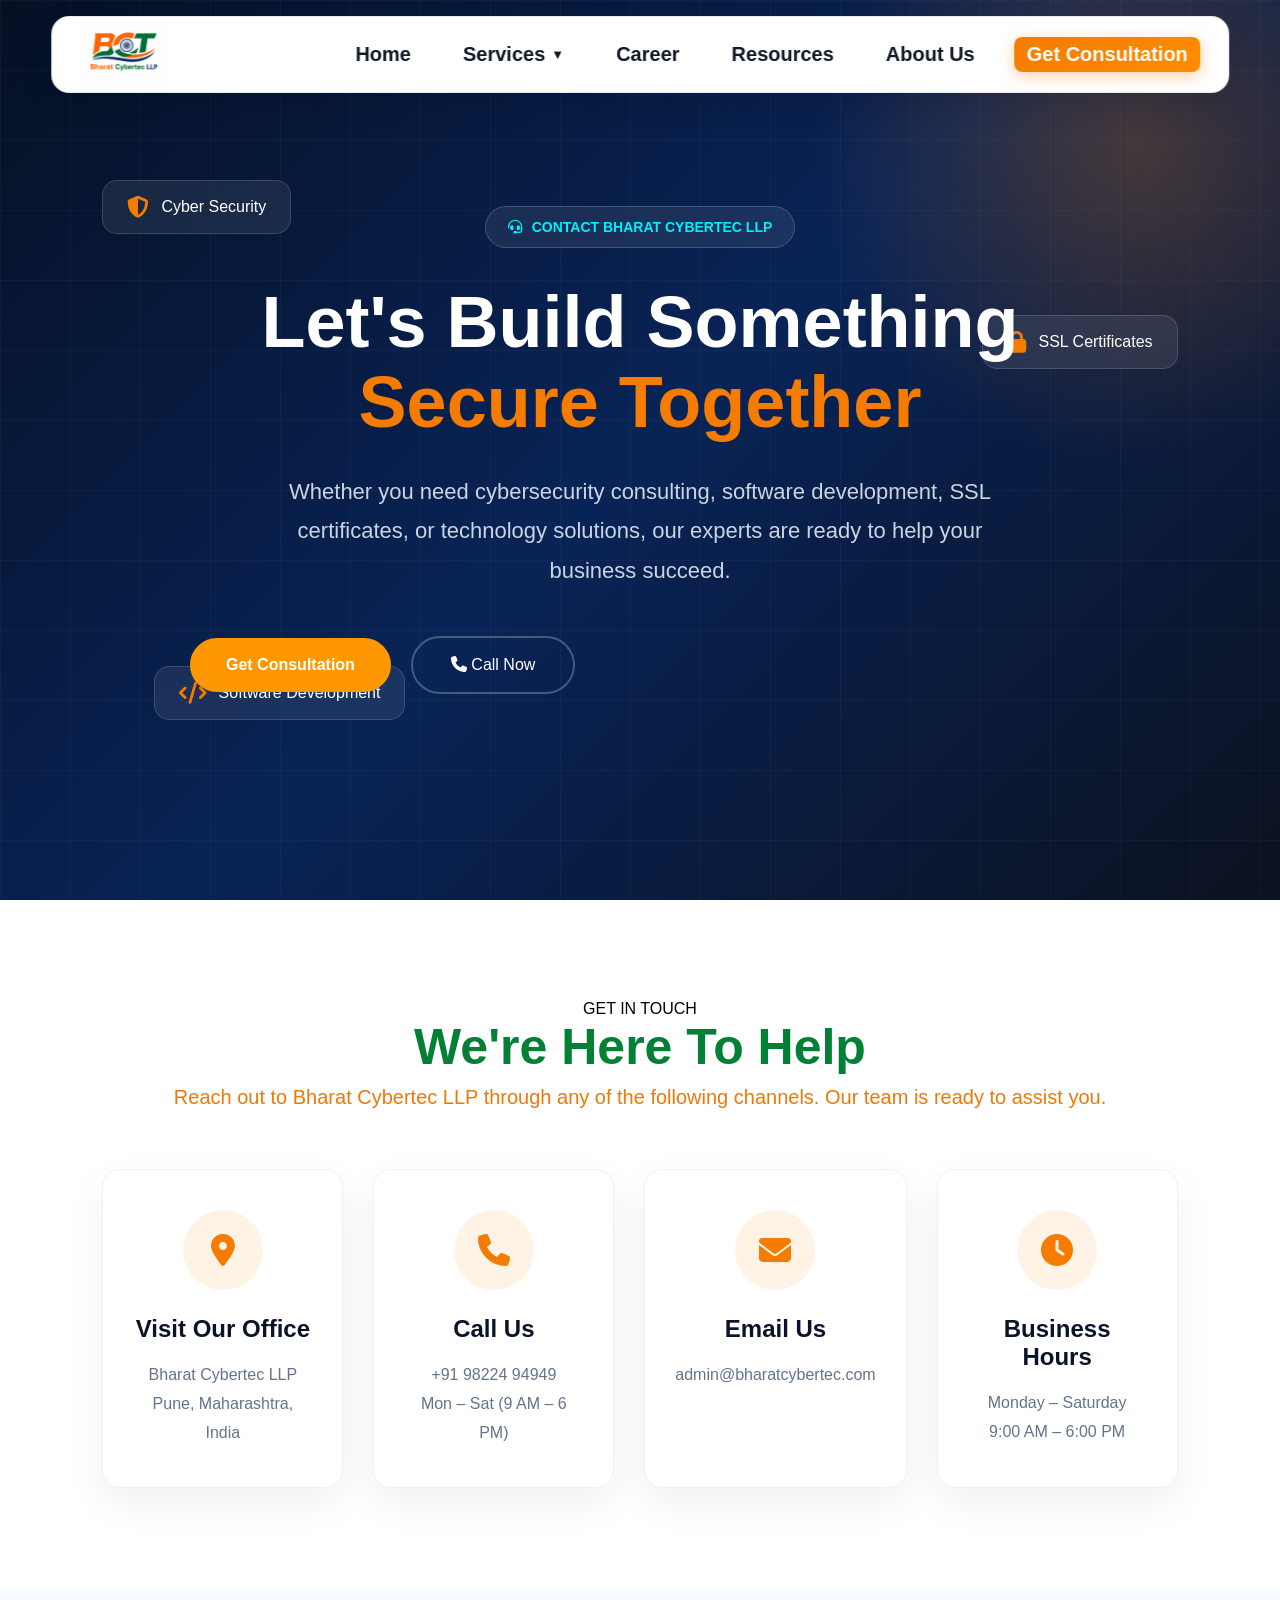
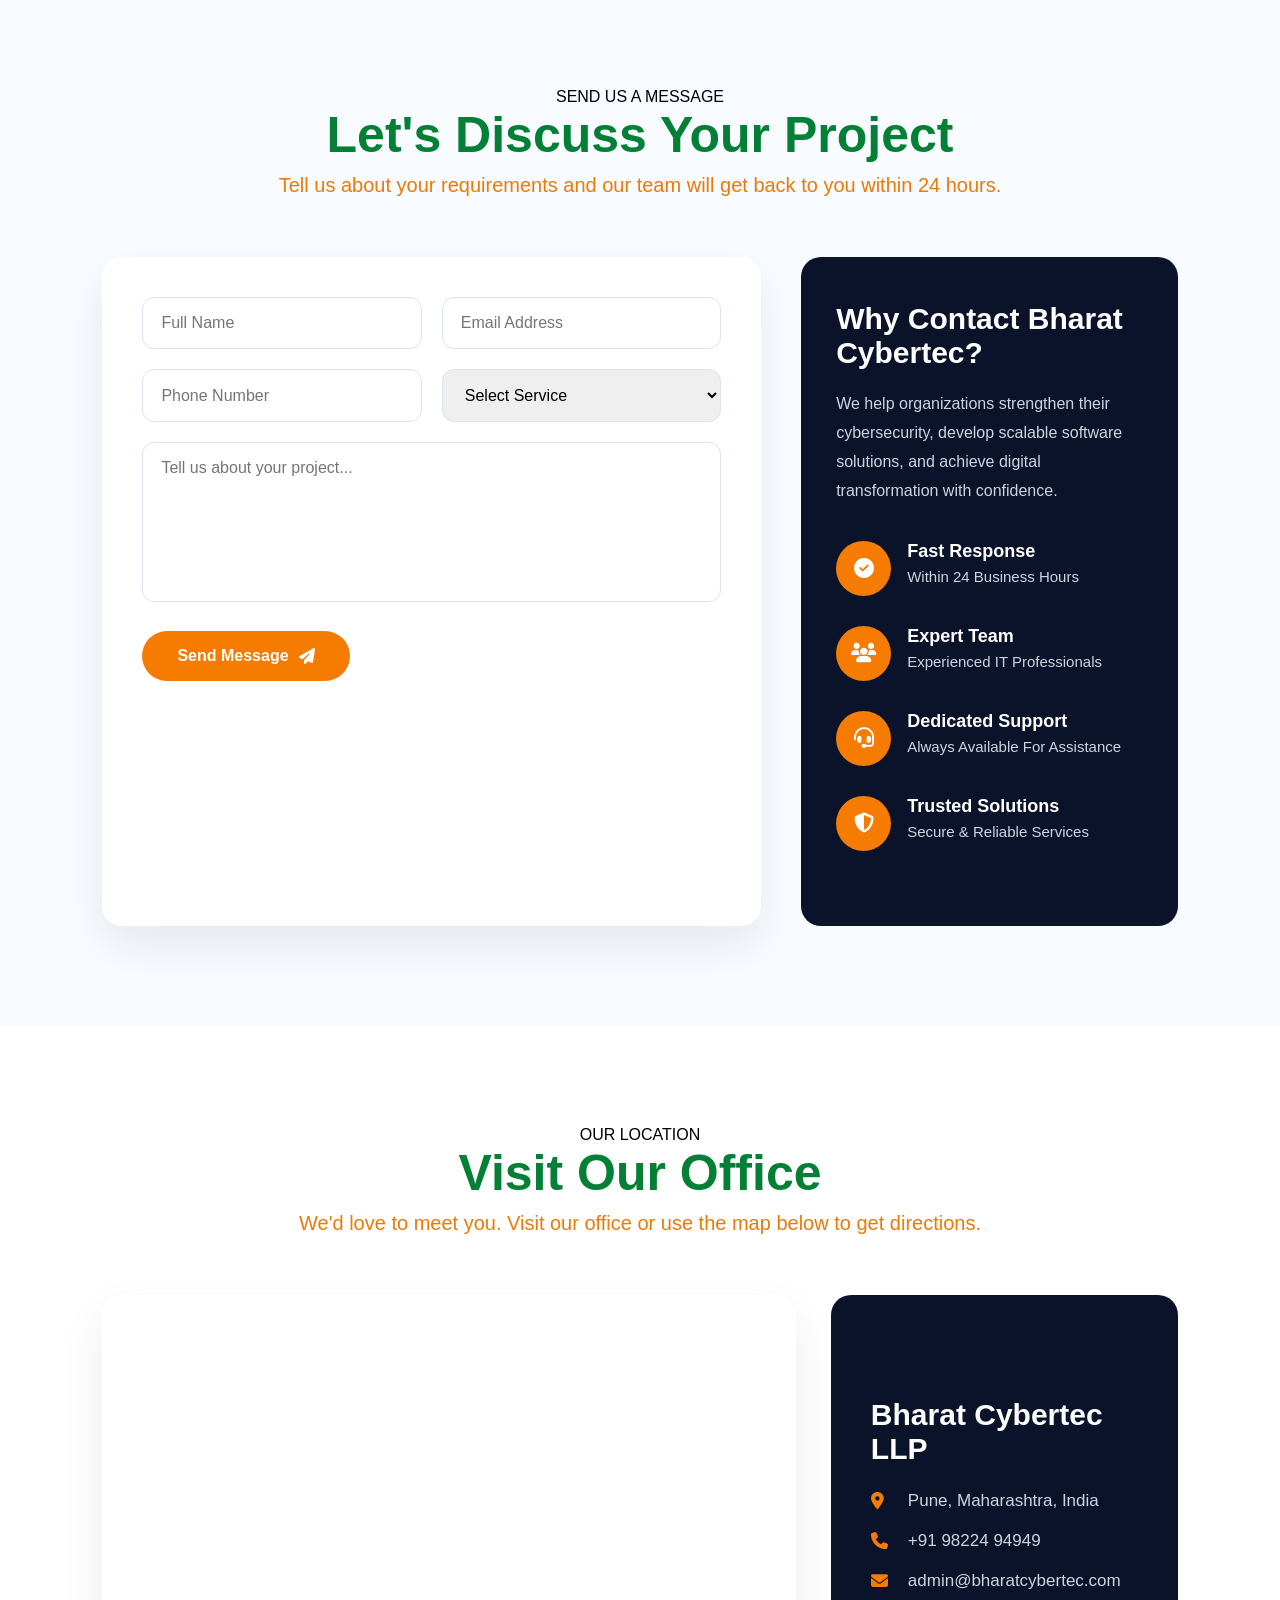
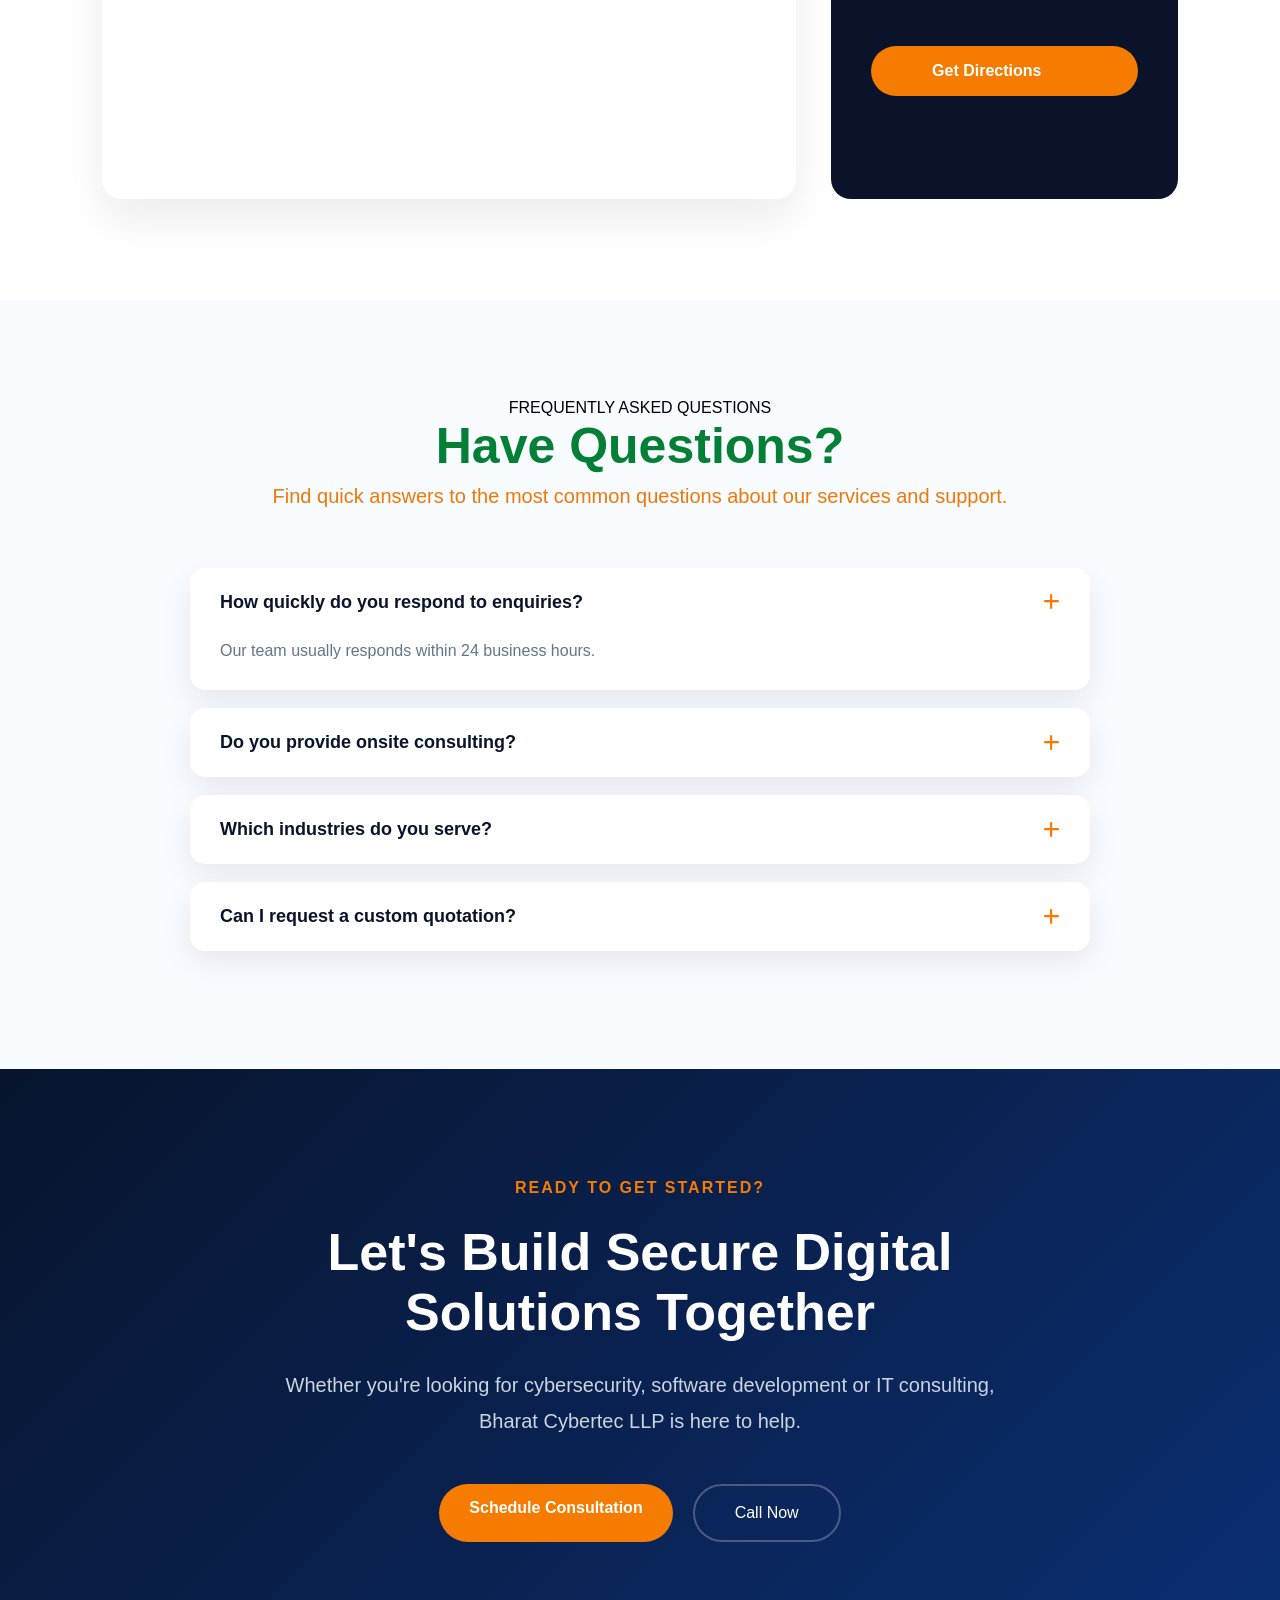
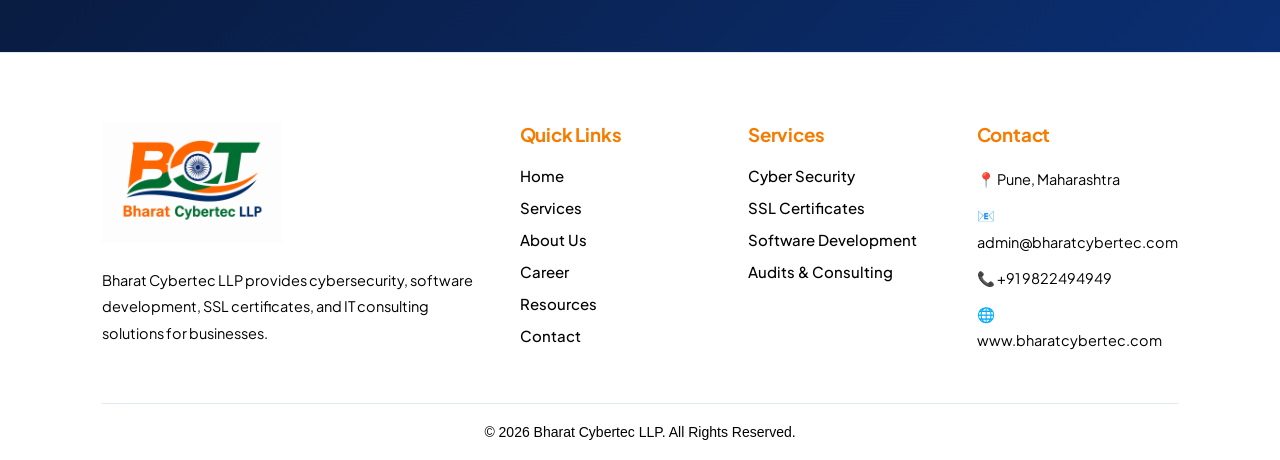
==== commit 9ea12899: "Contact details update" ====
--- a/contact.html
+++ b/contact.html
@@ -123,7 +123,7 @@
                 Get Consultation
             </a>
 
-            <a href="tel:+919999999999" class="btn-secondary">
+            <a href="tel:+919822494949" class="btn-secondary">
 
                 <i class="fa-solid fa-phone"></i>
 
@@ -216,7 +216,7 @@
 
             <p>
 
-                +91 98765 43210<br>
+                +91 98224 94949<br>
 
                 Mon – Sat (9 AM – 6 PM)
 
@@ -238,11 +238,7 @@
 
             <p>
 
-                info@bharatcybertec.com
-
-                <br>
-
-                support@bharatcybertec.com
+                admin@bharatcybertec.com
 
             </p>
 
@@ -473,7 +469,7 @@
 
                 <i class="fa-solid fa-phone"></i>
 
-                +91 XXXXX XXXXX
+                +91 98224 94949
 
             </p>
 
@@ -481,7 +477,7 @@
 
                 <i class="fa-solid fa-envelope"></i>
 
-                info@bharatcybertec.com
+                admin@bharatcybertec.com
 
             </p>
 
@@ -640,7 +636,7 @@
 
             </a>
 
-            <a href="tel:+919999999999" class="cta-outline">
+            <a href="tel:+919822494949" class="cta-outline">
 
                 Call Now
 
@@ -725,4 +721,4 @@
 </footer>
 
 </body>
-</html>+</html>
